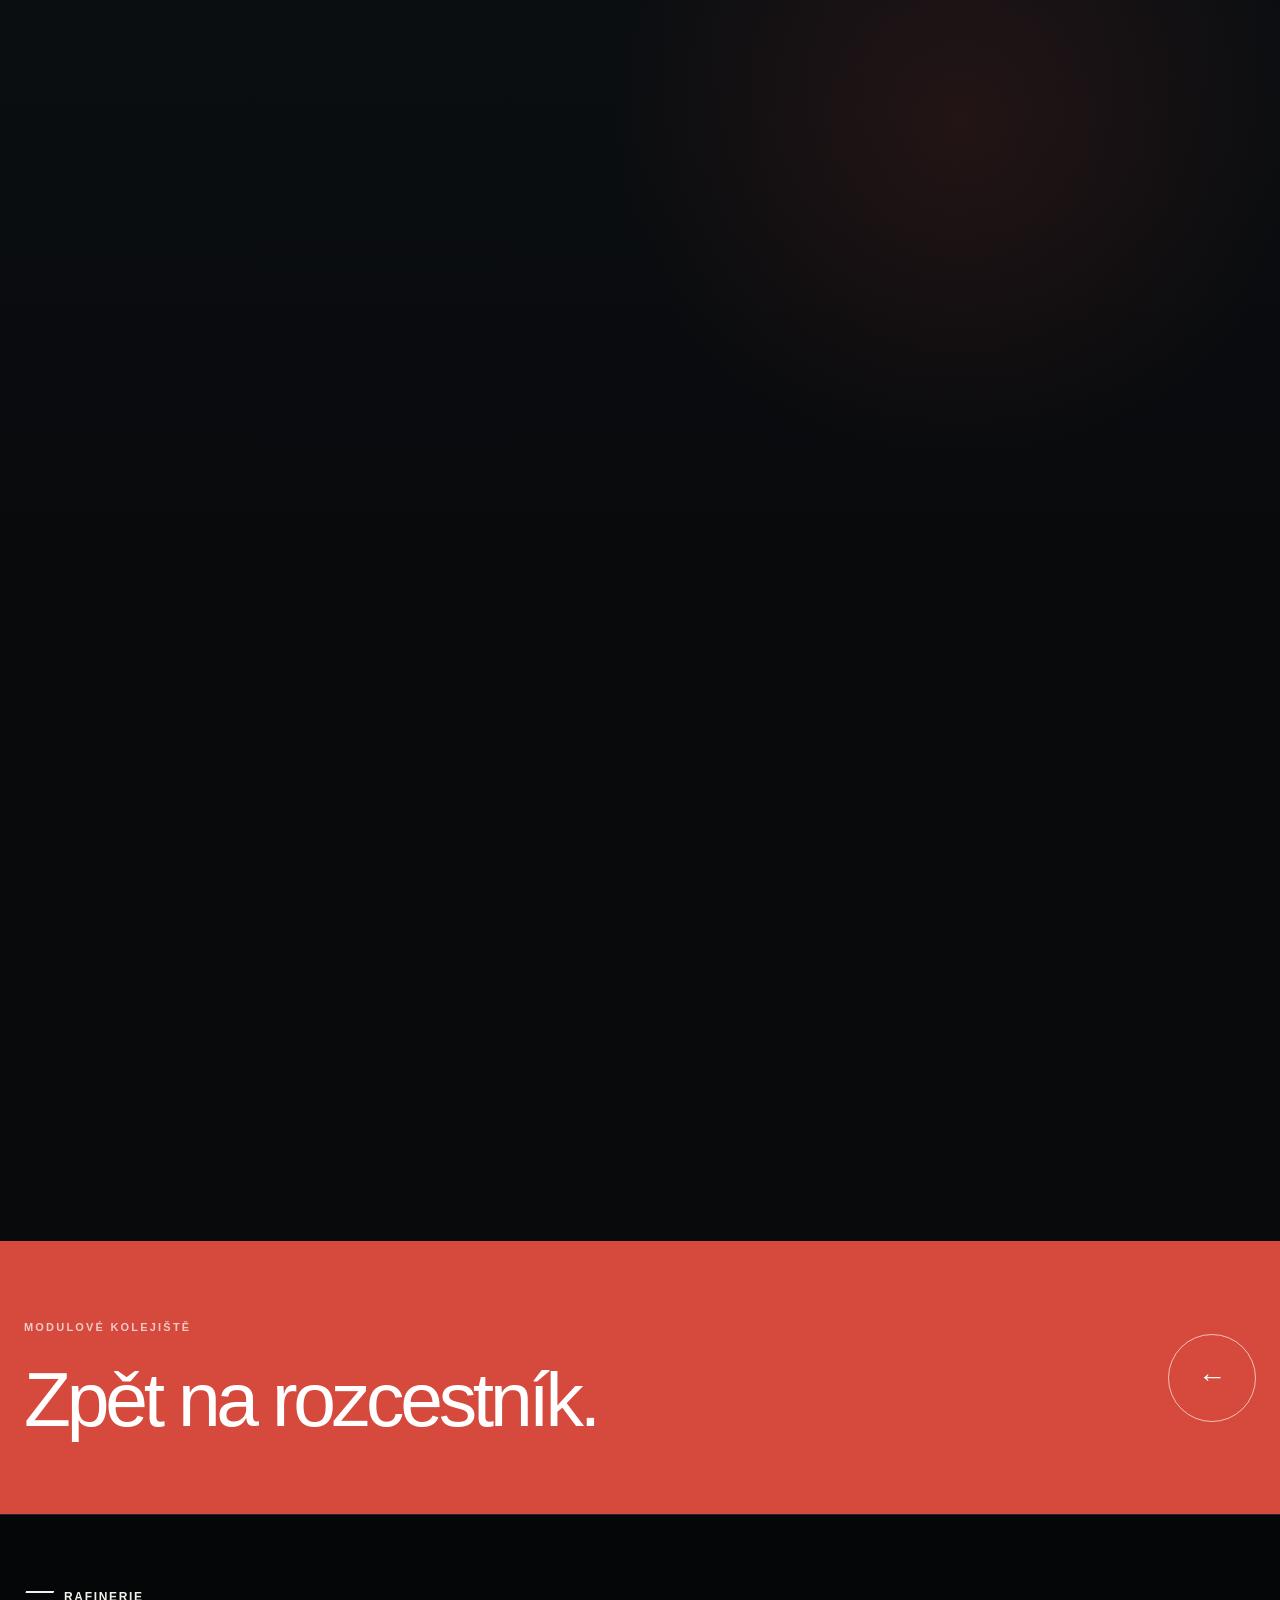
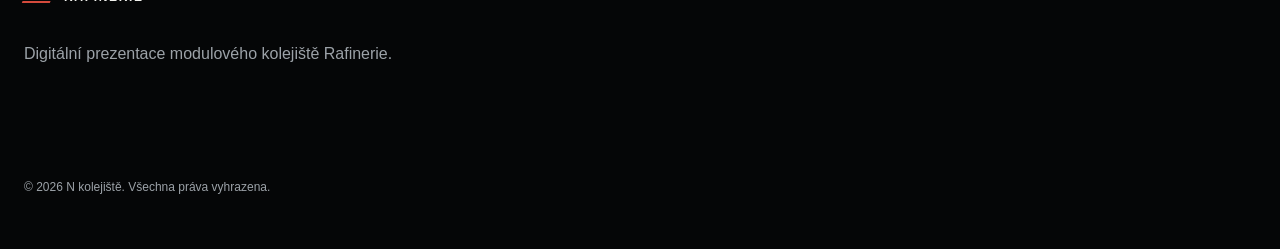
==== rafinerie/index.html @ 08ee99f1 "Add files via upload" ====
<!DOCTYPE html>
<html lang="cs">
<head>
  <meta charset="UTF-8">
  <meta name="viewport" content="width=device-width, initial-scale=1.0">
  <meta name="description" content="Modulové kolejiště Rafinerie v měřítku N 1:160.">
  <meta name="theme-color" content="#090b0d">
  <title>Rafinerie | Modulové kolejiště</title>

  <link rel="icon" href="../assets/images/favicon.svg" type="image/svg+xml">
  <link rel="stylesheet" href="../assets/css/rafinerie.css">
  <script src="../assets/js/rafinerie.js" defer></script>
</head>
<body data-page="rafinerie-home">
  <header class="site-header" id="siteHeader"></header>

  <main>
    <section class="page-hero">
      <div class="container page-hero-grid">
        <div>
          <p class="eyebrow reveal">CHEMICKÝ PRŮMYSL</p>
          <h1 class="page-title reveal">Rafinerie.</h1>
        </div>
        <p class="page-intro reveal">Modulové kolejiště zaměřené na cisternové vlaky, stáčení a expedici ropných produktů.</p>
      </div>
    </section>

    <section class="placeholder-panel">
      <div class="container">
        <div class="placeholder-box reveal">
          <div>
            <p class="eyebrow">UNDER CONSTRUCTION</p>
            <h2 class="section-title">UNDER CONSTRUCTION</h2>
            <p>UNDER CONSTRUCTION</p>
          </div>
        </div>
      </div>
    </section>

    <section class="back-panel">
      <div class="container back-grid">
        <div>
          <p class="eyebrow">MODULOVÉ KOLEJIŠTĚ</p>
          <h2 class="section-title">Zpět na rozcestník.</h2>
        </div>
        <a class="circle-link" href="../" aria-label="Zpět na rozcestník">←</a>
      </div>
    </section>
  </main>

  <footer class="site-footer" id="siteFooter">
    <div class="container footer-grid">
      <div>
        <div class="brand footer-brand">
          <span class="brand-mark"></span>
          <span>RAFINERIE</span>
        </div>
        <p>Digitální prezentace modulového kolejiště Rafinerie.</p>
      </div>

      <p class="copyright">© 2026 N kolejiště. Všechna práva vyhrazena.</p>
    </div>
  </footer>
</body>
</html>
---- assets/css/rafinerie.css ----
:root {
  --bg: #080a0c;
  --panel: #15191e;
  --text: #f1f1ed;
  --muted: #9ca2a8;
  --line: rgba(255, 255, 255, 0.13);
  --accent: #d54a3c;
  --container: 1240px;
  --wide: 1500px;
}

* { box-sizing: border-box; }
html { scroll-behavior: smooth; background: var(--bg); }
body {
  margin: 0;
  background: var(--bg);
  color: var(--text);
  font-family: Inter, "Segoe UI", Arial, sans-serif;
  line-height: 1.6;
  overflow-x: hidden;
}
body.menu-open { overflow: hidden; }
a { color: inherit; text-decoration: none; }
button { font: inherit; }
.container { width: min(calc(100% - 48px), var(--container)); margin-inline: auto; }

.site-header {
  position: fixed;
  inset: 0 0 auto;
  z-index: 100;
  height: 88px;
  padding: 0 max(24px, calc((100vw - var(--wide)) / 2));
  display: flex;
  align-items: center;
  justify-content: space-between;
  transition: background .35s ease, backdrop-filter .35s ease, border-color .35s ease;
  border-bottom: 1px solid transparent;
}
.site-header.scrolled { background: rgba(8, 10, 12, .72); backdrop-filter: blur(18px); border-color: var(--line); }
.brand { display: inline-flex; align-items: center; gap: 12px; font-size: 12px; font-weight: 700; letter-spacing: .14em; white-space: nowrap; }
.brand-mark { width: 28px; height: 12px; display: inline-block; border-top: 2px solid var(--text); border-bottom: 2px solid var(--accent); transform: skewX(-20deg); }
.main-nav { display: flex; gap: 36px; align-items: center; }
.main-nav a { position: relative; color: rgba(255,255,255,.72); font-size: 13px; letter-spacing: .08em; text-transform: uppercase; transition: color .25s ease; }
.main-nav a::after { content: ""; position: absolute; left: 0; right: 100%; bottom: -9px; height: 1px; background: var(--accent); transition: right .3s ease; }
.main-nav a:hover, .main-nav a.active { color: var(--text); }
.main-nav a:hover::after, .main-nav a.active::after { right: 0; }
.menu-toggle { display: none; width: 42px; height: 42px; border: 0; background: transparent; padding: 12px 6px; cursor: pointer; }
.menu-toggle span { display: block; width: 100%; height: 1px; background: white; margin: 7px 0; transition: transform .3s ease; }

.eyebrow { margin: 0 0 26px; color: var(--accent); font-size: 11px; font-weight: 700; letter-spacing: .2em; text-transform: uppercase; }
.page-title, .section-title { margin: 0; font-weight: 500; letter-spacing: -.055em; line-height: .96; }
.section-title { font-size: clamp(46px, 6vw, 86px); }
.page-hero { min-height: 69vh; padding: 180px 0 92px; display: flex; align-items: flex-end; background: radial-gradient(circle at 75% 20%, rgba(213,74,60,.12), transparent 32%), linear-gradient(180deg, #0b0e11, #080a0c); }
.page-hero-grid { display: grid; grid-template-columns: 1.2fr .8fr; align-items: flex-end; gap: 70px; }
.page-title { font-size: clamp(70px, 9vw, 138px); }
.page-intro { max-width: 520px; margin: 0 0 8px; color: var(--muted); font-size: 20px; }

.placeholder-panel { padding: 115px 0 145px; }
.placeholder-box { min-height: 360px; border: 1px dashed rgba(255,255,255,.22); display: grid; place-items: center; text-align: center; padding: 35px; background: linear-gradient(135deg, rgba(213,74,60,.06), transparent 46%); }
.placeholder-box p { max-width: 600px; color: var(--muted); }

.back-panel { background: var(--accent); color: white; padding: 78px 0; }
.back-grid { display: flex; justify-content: space-between; gap: 30px; align-items: center; }
.back-panel .eyebrow { color: rgba(255,255,255,.7); }
.circle-link { width: 88px; height: 88px; border: 1px solid rgba(255,255,255,.65); border-radius: 50%; display: grid; place-items: center; font-size: 28px; transition: .25s ease; }
.circle-link:hover { background: white; color: var(--accent); }

.site-footer { padding: 70px 0 40px; background: #050607; border-top: 1px solid var(--line); }
.footer-grid { display: grid; grid-template-columns: 1fr auto; gap: 50px; }
.footer-brand { margin-bottom: 18px; }
.site-footer p { color: var(--muted); }
.footer-nav { display: flex; gap: 28px; align-items: start; flex-wrap: wrap; }
.footer-nav a { color: var(--muted); }
.footer-nav a:hover { color: var(--text); }
.copyright { grid-column: 1 / -1; margin-top: 45px; font-size: 12px; }

.reveal { opacity: 0; transform: translateY(24px); transition: opacity .8s ease, transform .8s ease; }
.reveal.visible { opacity: 1; transform: translateY(0); }

@media (max-width: 980px) {
  .menu-toggle { display: block; position: relative; z-index: 102; }
  .main-nav { position: fixed; inset: 0; background: rgba(8,10,12,.98); flex-direction: column; align-items: flex-start; justify-content: center; padding: 0 32px; gap: 26px; transform: translateX(100%); transition: transform .35s ease; }
  .main-nav.open { transform: translateX(0); }
  .main-nav a { font-size: 34px; letter-spacing: -.03em; text-transform: none; }
  .menu-toggle.active span:first-child { transform: translateY(4px) rotate(45deg); }
  .menu-toggle.active span:last-child { transform: translateY(-4px) rotate(-45deg); }
  .page-hero-grid { grid-template-columns: 1fr; gap: 48px; }
}

@media (max-width: 640px) {
  .container { width: min(calc(100% - 30px), var(--container)); }
  .site-header { height: 72px; padding-inline: 15px; }
  .brand { font-size: 10px; }
  .page-hero { min-height: 70vh; padding: 140px 0 70px; }
  .page-title { font-size: 68px; }
  .page-intro { font-size: 17px; }
  .placeholder-panel { padding: 82px 0 100px; }
  .back-grid { gap: 24px; }
  .circle-link { width: 68px; height: 68px; flex: 0 0 auto; }
  .footer-grid { grid-template-columns: 1fr; }
  .copyright { grid-column: auto; margin-top: 10px; }
}
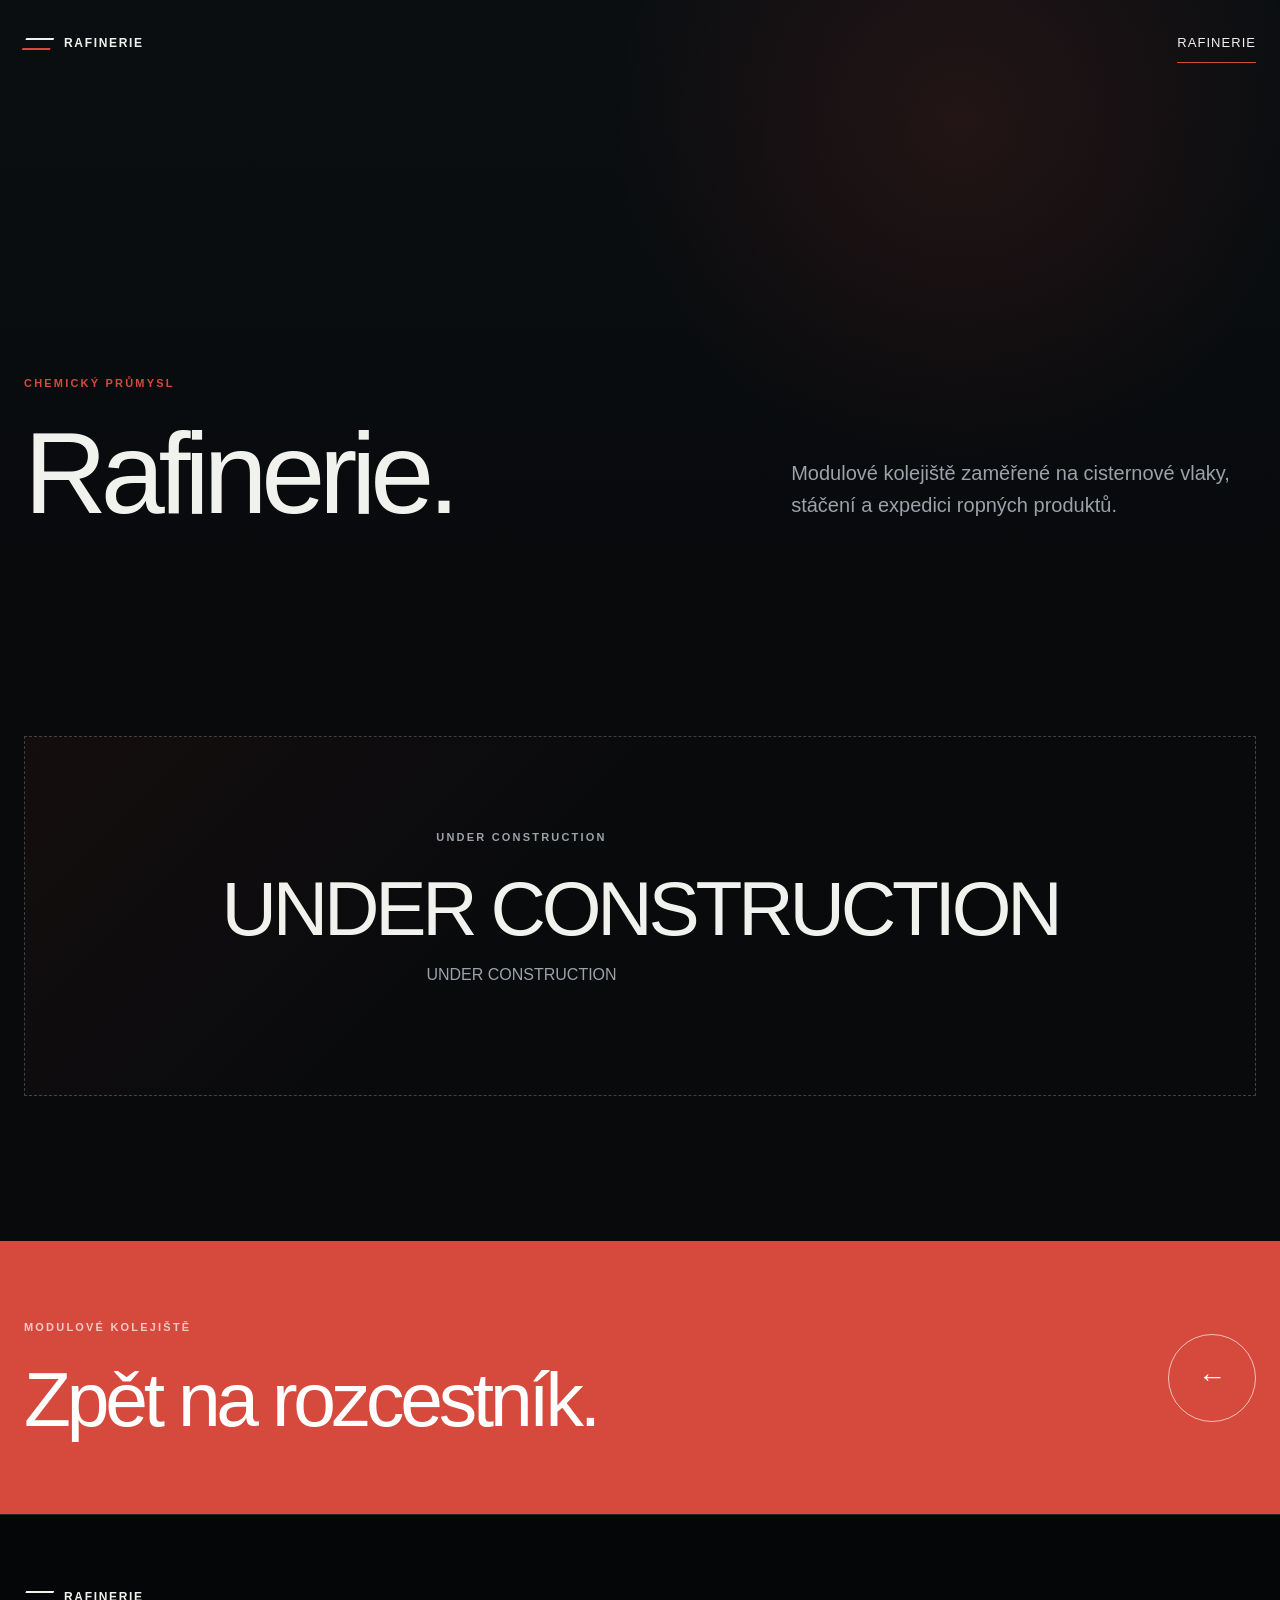
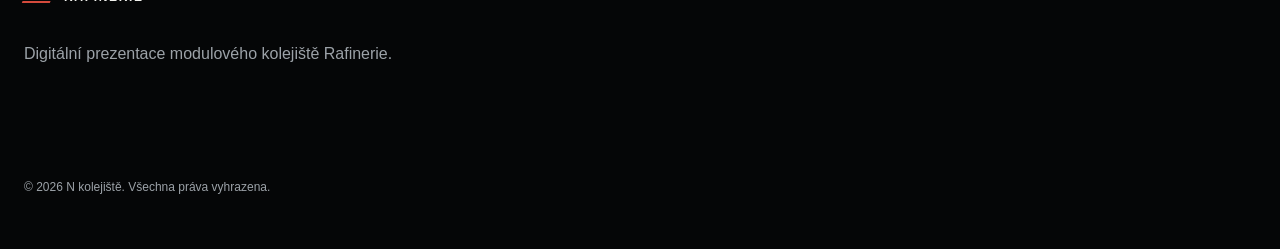
==== commit f1bbc7ac: "Add files via upload" ====
--- a/rafinerie/index.html
+++ b/rafinerie/index.html
@@ -37,8 +37,8 @@
       </div>
     </section>
 
-    <section class="back-panel">
-      <div class="container back-grid">
+    <section class="next-page-panel">
+      <div class="container next-page-grid">
         <div>
           <p class="eyebrow">MODULOVÉ KOLEJIŠTĚ</p>
           <h2 class="section-title">Zpět na rozcestník.</h2>
--- a/assets/css/rafinerie.css
+++ b/assets/css/rafinerie.css
@@ -59,9 +59,9 @@
 .placeholder-box { min-height: 360px; border: 1px dashed rgba(255,255,255,.22); display: grid; place-items: center; text-align: center; padding: 35px; background: linear-gradient(135deg, rgba(213,74,60,.06), transparent 46%); }
 .placeholder-box p { max-width: 600px; color: var(--muted); }
 
-.back-panel { background: var(--accent); color: white; padding: 78px 0; }
-.back-grid { display: flex; justify-content: space-between; gap: 30px; align-items: center; }
-.back-panel .eyebrow { color: rgba(255,255,255,.7); }
+.next-page-panel { background: var(--accent); color: white; padding: 78px 0; }
+.next-page-grid { display: flex; justify-content: space-between; gap: 30px; align-items: center; }
+.next-page-panel .eyebrow { color: rgba(255,255,255,.7); }
 .circle-link { width: 88px; height: 88px; border: 1px solid rgba(255,255,255,.65); border-radius: 50%; display: grid; place-items: center; font-size: 28px; transition: .25s ease; }
 .circle-link:hover { background: white; color: var(--accent); }
 
@@ -95,7 +95,7 @@
   .page-title { font-size: 68px; }
   .page-intro { font-size: 17px; }
   .placeholder-panel { padding: 82px 0 100px; }
-  .back-grid { gap: 24px; }
+  .next-page-grid { gap: 24px; }
   .circle-link { width: 68px; height: 68px; flex: 0 0 auto; }
   .footer-grid { grid-template-columns: 1fr; }
   .copyright { grid-column: auto; margin-top: 10px; }
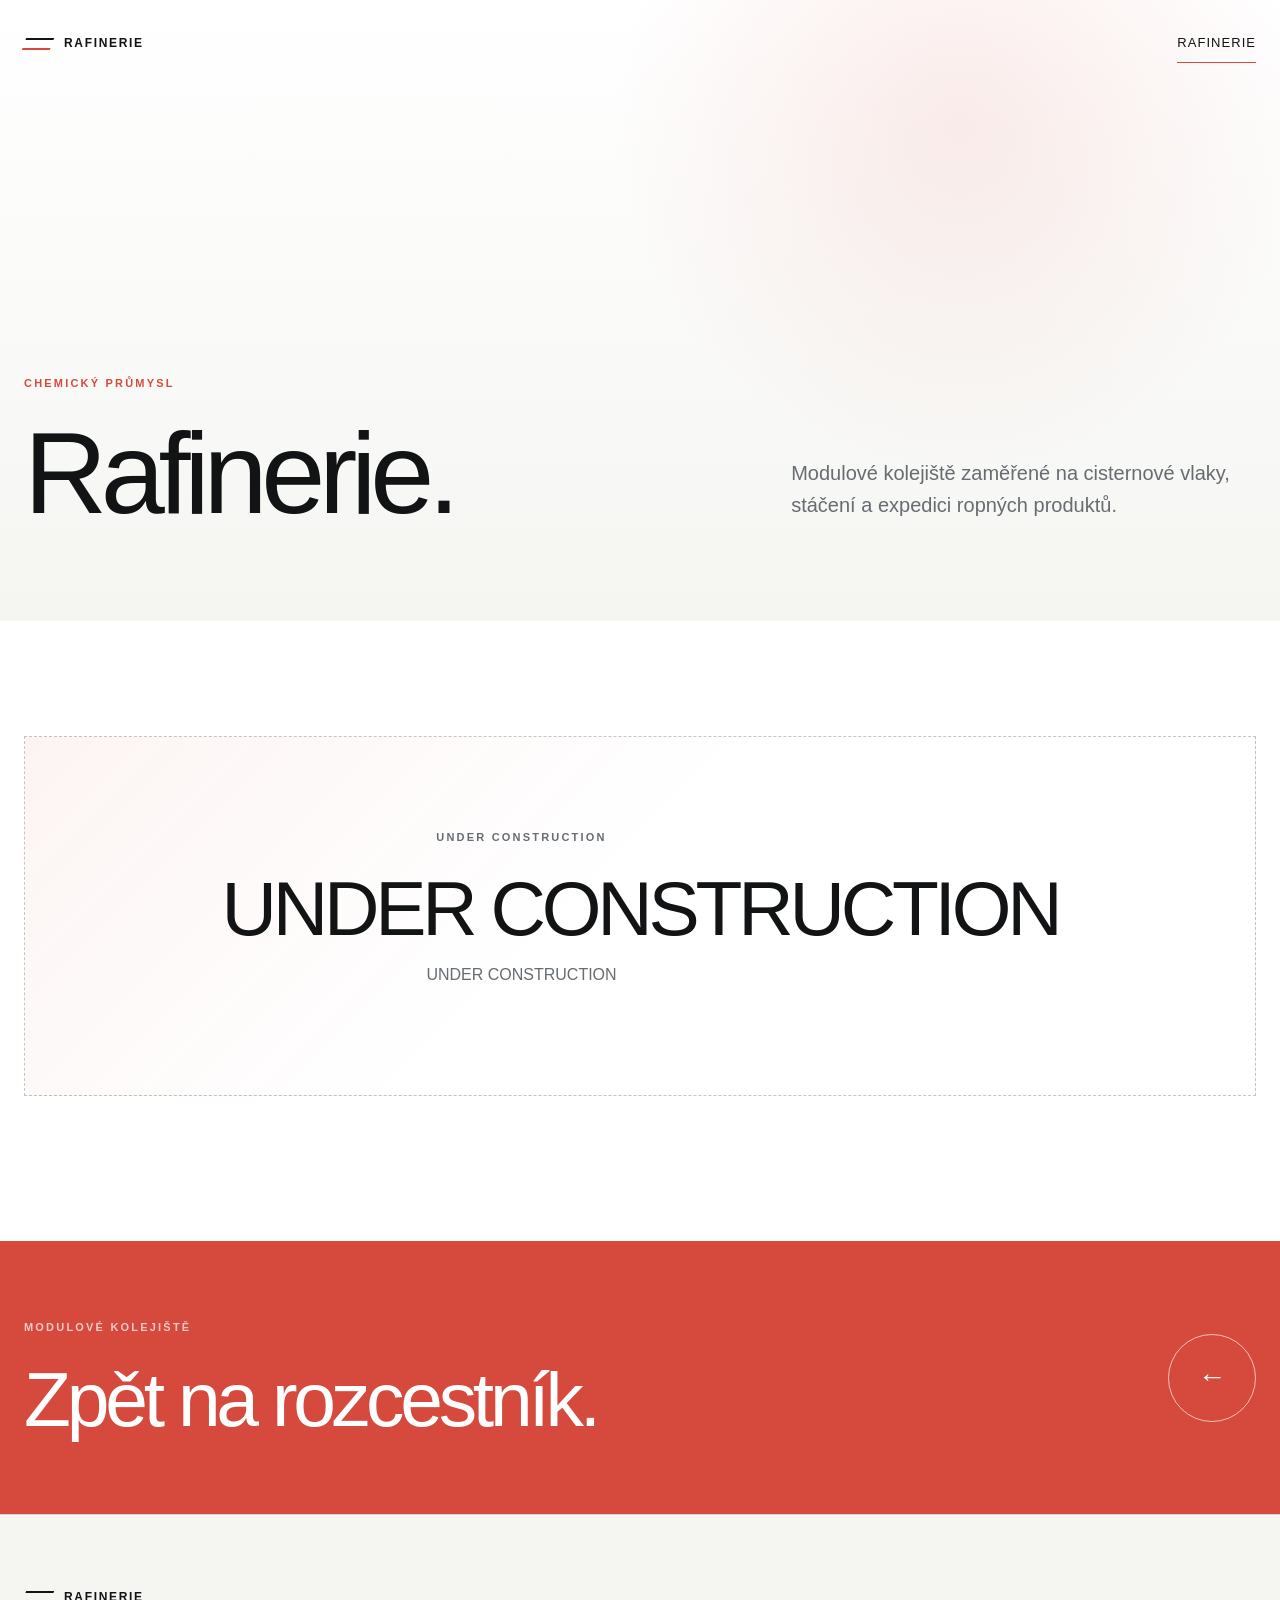
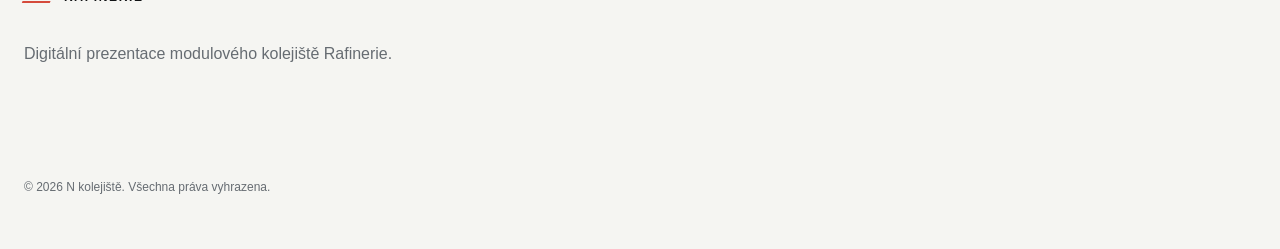
==== commit 7d4af073: "Add files via upload" ====
--- a/rafinerie/index.html
+++ b/rafinerie/index.html
@@ -4,7 +4,7 @@
   <meta charset="UTF-8">
   <meta name="viewport" content="width=device-width, initial-scale=1.0">
   <meta name="description" content="Modulové kolejiště Rafinerie v měřítku N 1:160.">
-  <meta name="theme-color" content="#090b0d">
+  <meta name="theme-color" content="#ffffff">
   <title>Rafinerie | Modulové kolejiště</title>
 
   <link rel="icon" href="../assets/images/favicon.svg" type="image/svg+xml">
--- a/assets/css/rafinerie.css
+++ b/assets/css/rafinerie.css
@@ -1,9 +1,8 @@
 :root {
-  --bg: #080a0c;
-  --panel: #15191e;
-  --text: #f1f1ed;
-  --muted: #9ca2a8;
-  --line: rgba(255, 255, 255, 0.13);
+  --bg: #ffffff;
+  --text: #111315;
+  --muted: #666c72;
+  --line: rgba(17, 19, 21, 0.14);
   --accent: #d54a3c;
   --container: 1240px;
   --wide: 1500px;
@@ -35,28 +34,29 @@
   justify-content: space-between;
   transition: background .35s ease, backdrop-filter .35s ease, border-color .35s ease;
   border-bottom: 1px solid transparent;
+  color: var(--text);
 }
-.site-header.scrolled { background: rgba(8, 10, 12, .72); backdrop-filter: blur(18px); border-color: var(--line); }
+.site-header.scrolled { background: rgba(255, 255, 255, .88); backdrop-filter: blur(18px); border-color: var(--line); box-shadow: 0 8px 28px rgba(17,19,21,.05); }
 .brand { display: inline-flex; align-items: center; gap: 12px; font-size: 12px; font-weight: 700; letter-spacing: .14em; white-space: nowrap; }
-.brand-mark { width: 28px; height: 12px; display: inline-block; border-top: 2px solid var(--text); border-bottom: 2px solid var(--accent); transform: skewX(-20deg); }
+.brand-mark { width: 28px; height: 12px; display: inline-block; border-top: 2px solid currentColor; border-bottom: 2px solid var(--accent); transform: skewX(-20deg); }
 .main-nav { display: flex; gap: 36px; align-items: center; }
-.main-nav a { position: relative; color: rgba(255,255,255,.72); font-size: 13px; letter-spacing: .08em; text-transform: uppercase; transition: color .25s ease; }
+.main-nav a { position: relative; color: rgba(17,19,21,.68); font-size: 13px; letter-spacing: .08em; text-transform: uppercase; transition: color .25s ease; }
 .main-nav a::after { content: ""; position: absolute; left: 0; right: 100%; bottom: -9px; height: 1px; background: var(--accent); transition: right .3s ease; }
 .main-nav a:hover, .main-nav a.active { color: var(--text); }
 .main-nav a:hover::after, .main-nav a.active::after { right: 0; }
 .menu-toggle { display: none; width: 42px; height: 42px; border: 0; background: transparent; padding: 12px 6px; cursor: pointer; }
-.menu-toggle span { display: block; width: 100%; height: 1px; background: white; margin: 7px 0; transition: transform .3s ease; }
+.menu-toggle span { display: block; width: 100%; height: 1px; background: currentColor; margin: 7px 0; transition: transform .3s ease; }
 
 .eyebrow { margin: 0 0 26px; color: var(--accent); font-size: 11px; font-weight: 700; letter-spacing: .2em; text-transform: uppercase; }
 .page-title, .section-title { margin: 0; font-weight: 500; letter-spacing: -.055em; line-height: .96; }
 .section-title { font-size: clamp(46px, 6vw, 86px); }
-.page-hero { min-height: 69vh; padding: 180px 0 92px; display: flex; align-items: flex-end; background: radial-gradient(circle at 75% 20%, rgba(213,74,60,.12), transparent 32%), linear-gradient(180deg, #0b0e11, #080a0c); }
+.page-hero { min-height: 69vh; padding: 180px 0 92px; display: flex; align-items: flex-end; background: radial-gradient(circle at 75% 20%, rgba(213,74,60,.10), transparent 32%), linear-gradient(180deg, #ffffff, #f5f5f2); }
 .page-hero-grid { display: grid; grid-template-columns: 1.2fr .8fr; align-items: flex-end; gap: 70px; }
 .page-title { font-size: clamp(70px, 9vw, 138px); }
 .page-intro { max-width: 520px; margin: 0 0 8px; color: var(--muted); font-size: 20px; }
 
 .placeholder-panel { padding: 115px 0 145px; }
-.placeholder-box { min-height: 360px; border: 1px dashed rgba(255,255,255,.22); display: grid; place-items: center; text-align: center; padding: 35px; background: linear-gradient(135deg, rgba(213,74,60,.06), transparent 46%); }
+.placeholder-box { min-height: 360px; border: 1px dashed rgba(17,19,21,.24); display: grid; place-items: center; text-align: center; padding: 35px; background: linear-gradient(135deg, rgba(213,74,60,.06), transparent 46%); }
 .placeholder-box p { max-width: 600px; color: var(--muted); }
 
 .next-page-panel { background: var(--accent); color: white; padding: 78px 0; }
@@ -65,13 +65,13 @@
 .circle-link { width: 88px; height: 88px; border: 1px solid rgba(255,255,255,.65); border-radius: 50%; display: grid; place-items: center; font-size: 28px; transition: .25s ease; }
 .circle-link:hover { background: white; color: var(--accent); }
 
-.site-footer { padding: 70px 0 40px; background: #050607; border-top: 1px solid var(--line); }
+.site-footer { padding: 70px 0 40px; background: #f5f5f2; border-top: 1px solid var(--line); }
 .footer-grid { display: grid; grid-template-columns: 1fr auto; gap: 50px; }
 .footer-brand { margin-bottom: 18px; }
 .site-footer p { color: var(--muted); }
-.footer-nav { display: flex; gap: 28px; align-items: start; flex-wrap: wrap; }
-.footer-nav a { color: var(--muted); }
-.footer-nav a:hover { color: var(--text); }
+
+
+
 .copyright { grid-column: 1 / -1; margin-top: 45px; font-size: 12px; }
 
 .reveal { opacity: 0; transform: translateY(24px); transition: opacity .8s ease, transform .8s ease; }
@@ -79,7 +79,7 @@
 
 @media (max-width: 980px) {
   .menu-toggle { display: block; position: relative; z-index: 102; }
-  .main-nav { position: fixed; inset: 0; background: rgba(8,10,12,.98); flex-direction: column; align-items: flex-start; justify-content: center; padding: 0 32px; gap: 26px; transform: translateX(100%); transition: transform .35s ease; }
+  .main-nav { position: fixed; inset: 0; background: rgba(255,255,255,.98); flex-direction: column; align-items: flex-start; justify-content: center; padding: 0 32px; gap: 26px; transform: translateX(100%); transition: transform .35s ease; }
   .main-nav.open { transform: translateX(0); }
   .main-nav a { font-size: 34px; letter-spacing: -.03em; text-transform: none; }
   .menu-toggle.active span:first-child { transform: translateY(4px) rotate(45deg); }
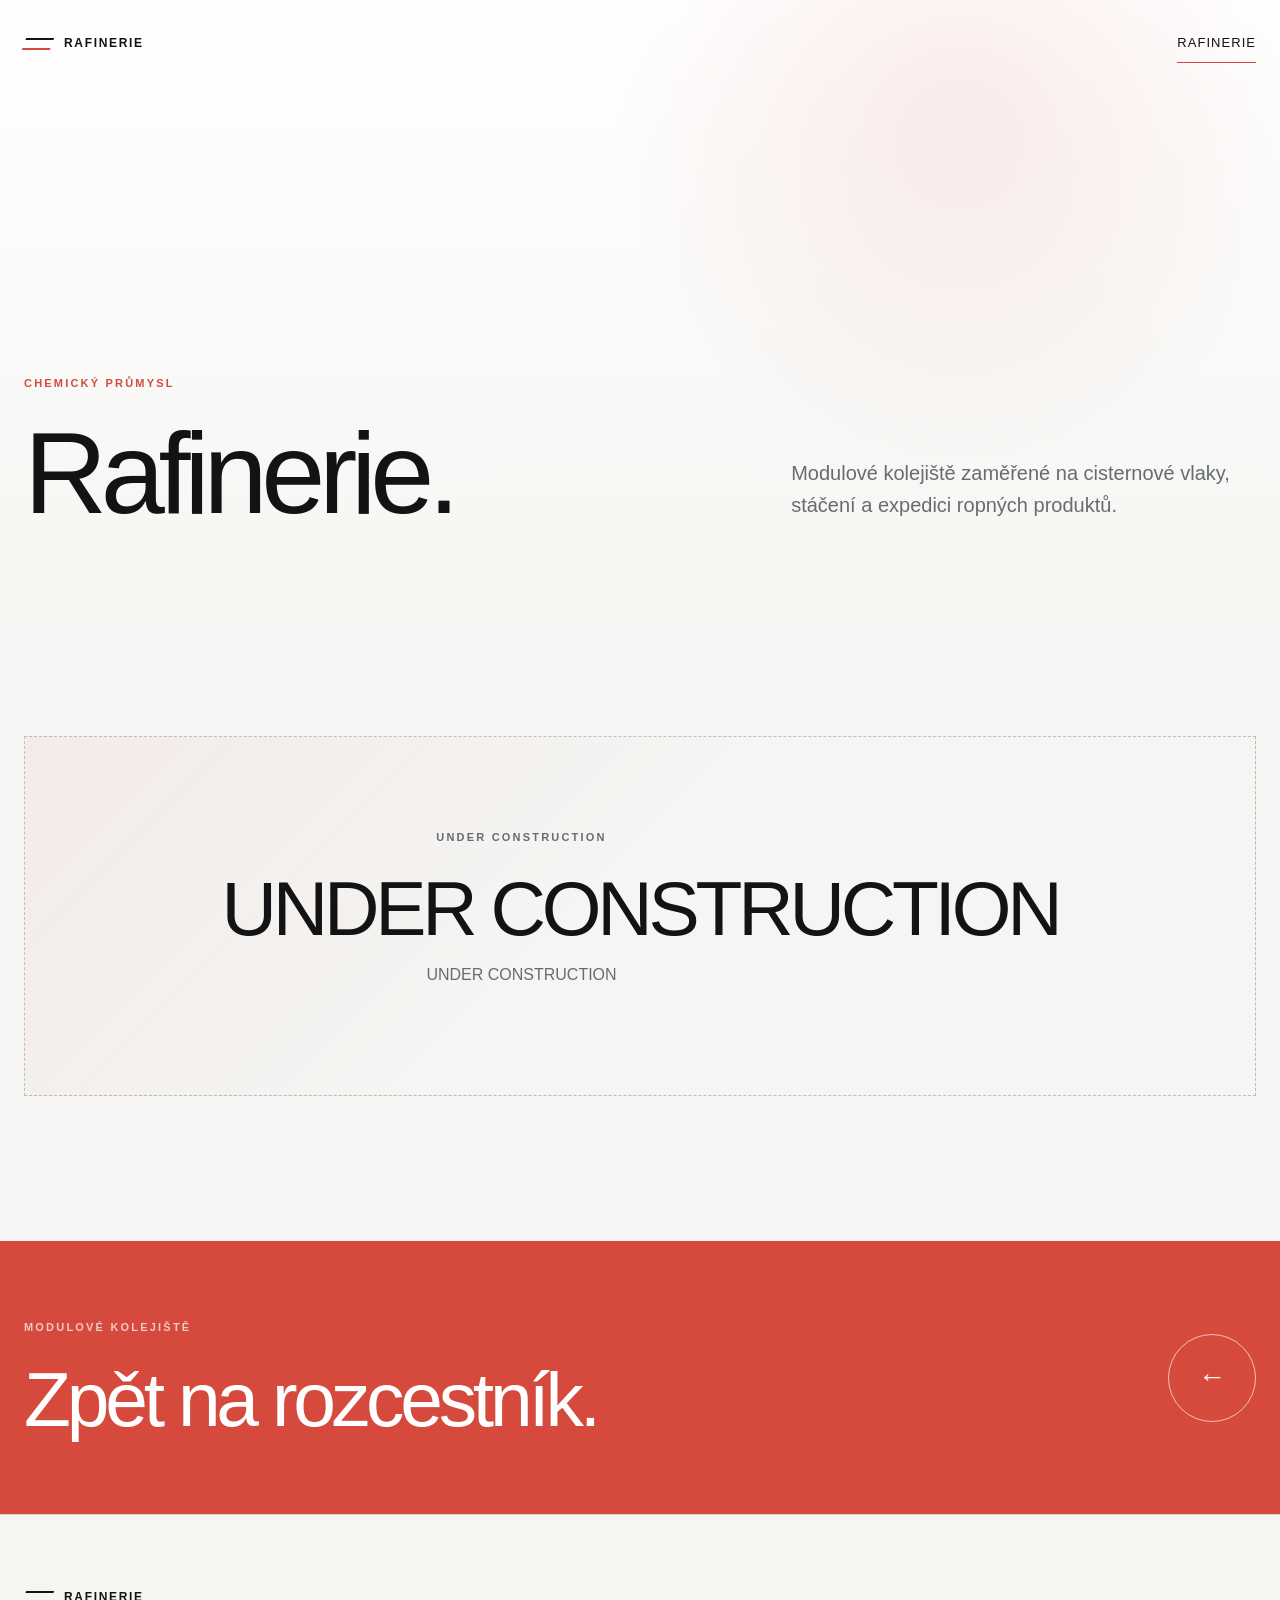
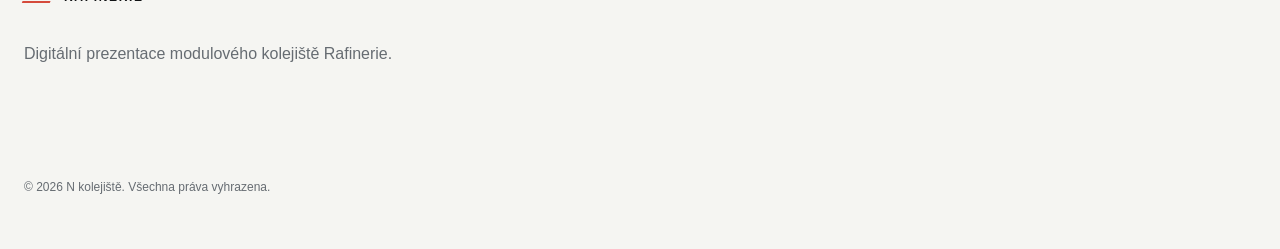
==== commit 757c4611: "Add files via upload" ====
--- a/rafinerie/index.html
+++ b/rafinerie/index.html
@@ -4,7 +4,7 @@
   <meta charset="UTF-8">
   <meta name="viewport" content="width=device-width, initial-scale=1.0">
   <meta name="description" content="Modulové kolejiště Rafinerie v měřítku N 1:160.">
-  <meta name="theme-color" content="#ffffff">
+  <meta name="theme-color" content="#f5f5f3">
   <title>Rafinerie | Modulové kolejiště</title>
 
   <link rel="icon" href="../assets/images/favicon.svg" type="image/svg+xml">
--- a/assets/css/rafinerie.css
+++ b/assets/css/rafinerie.css
@@ -1,5 +1,5 @@
 :root {
-  --bg: #ffffff;
+  --bg: #f5f5f3;
   --text: #111315;
   --muted: #666c72;
   --line: rgba(17, 19, 21, 0.14);
@@ -79,7 +79,7 @@
 
 @media (max-width: 980px) {
   .menu-toggle { display: block; position: relative; z-index: 102; }
-  .main-nav { position: fixed; inset: 0; background: rgba(255,255,255,.98); flex-direction: column; align-items: flex-start; justify-content: center; padding: 0 32px; gap: 26px; transform: translateX(100%); transition: transform .35s ease; }
+  .main-nav { position: fixed; inset: 0; background: rgba(245,245,243,.98); flex-direction: column; align-items: flex-start; justify-content: center; padding: 0 32px; gap: 26px; transform: translateX(100%); transition: transform .35s ease; }
   .main-nav.open { transform: translateX(0); }
   .main-nav a { font-size: 34px; letter-spacing: -.03em; text-transform: none; }
   .menu-toggle.active span:first-child { transform: translateY(4px) rotate(45deg); }
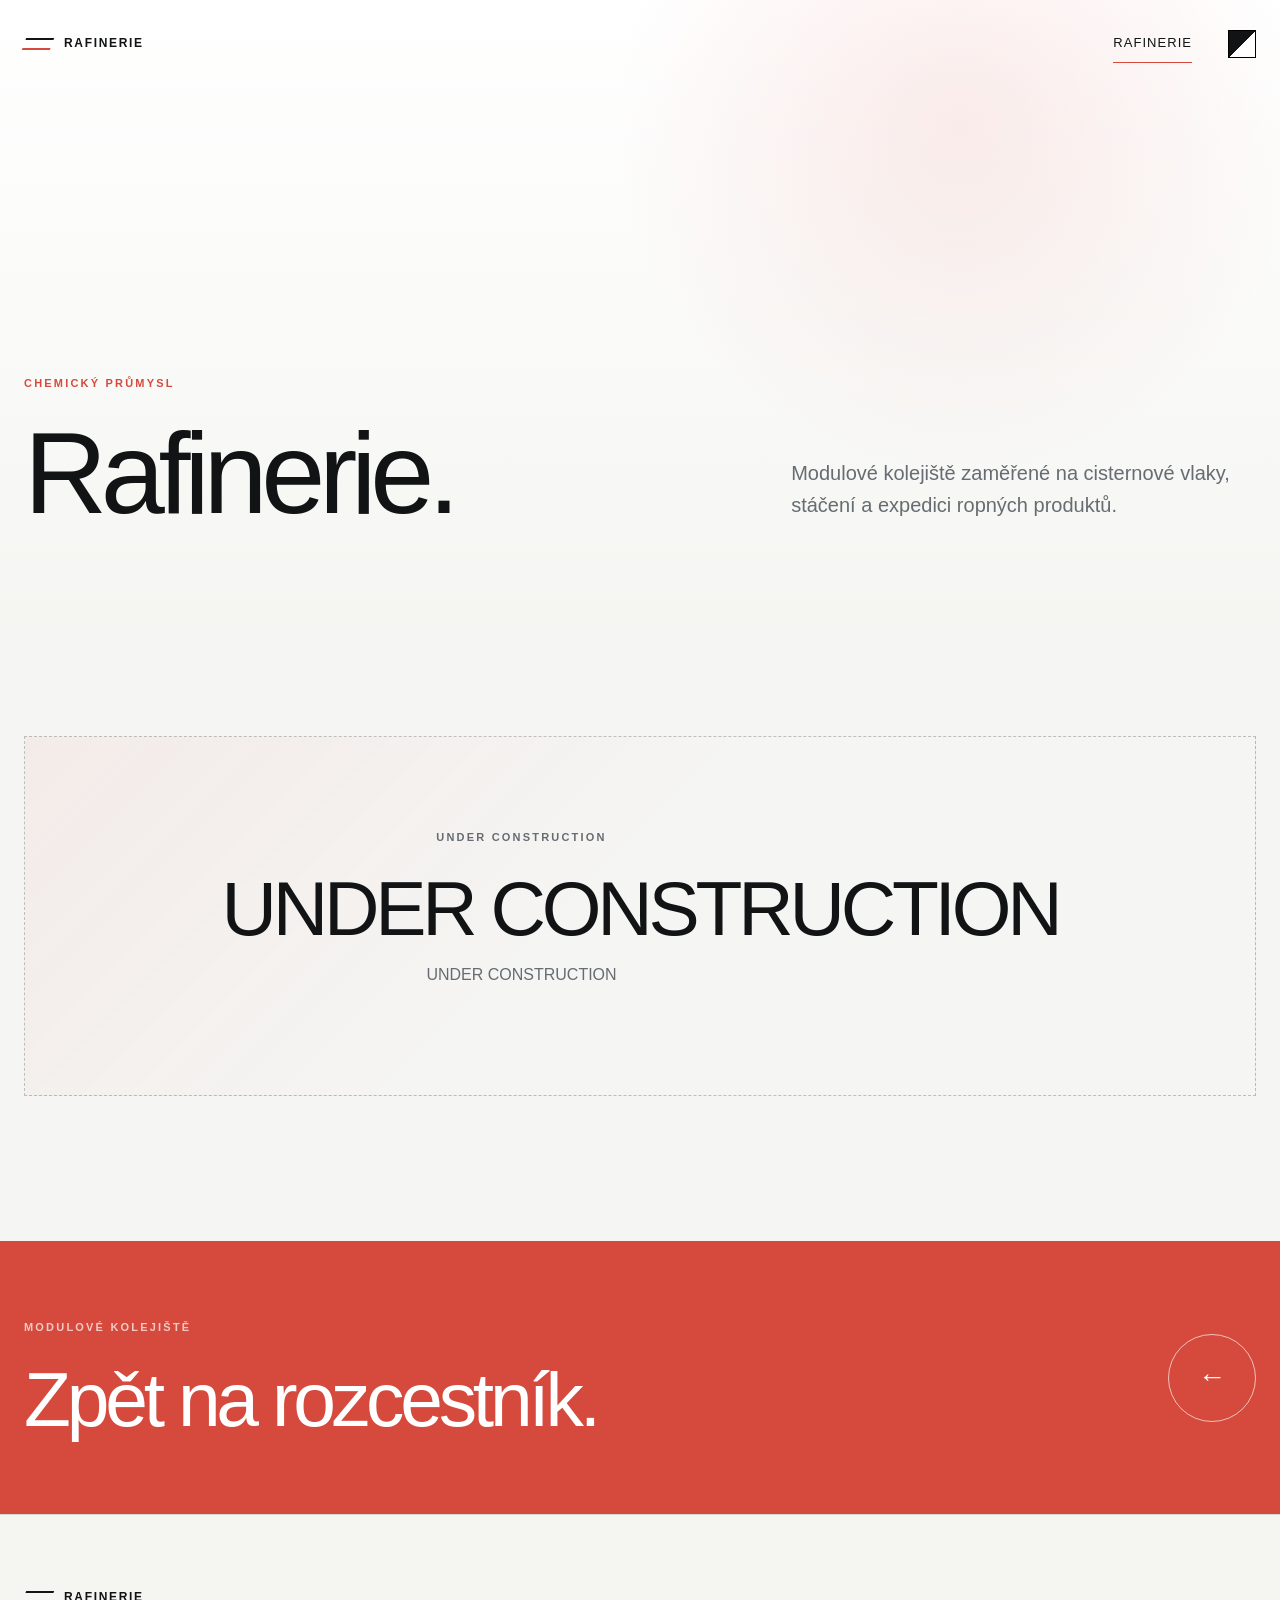
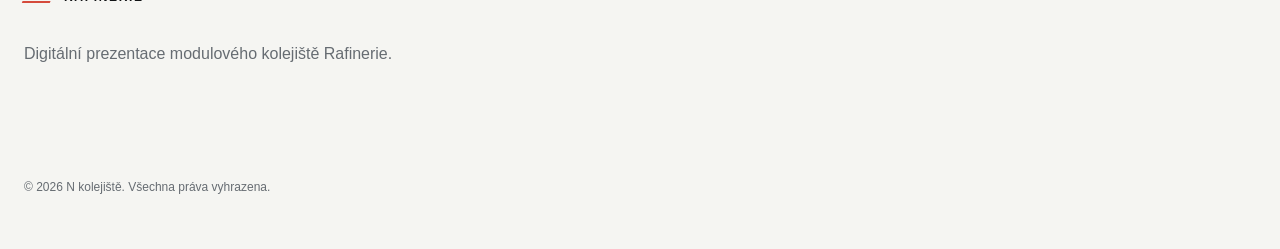
==== commit a5b63711: "Add files via upload" ====
--- a/rafinerie/index.html
+++ b/rafinerie/index.html
@@ -6,6 +6,13 @@
   <meta name="description" content="Modulové kolejiště Rafinerie v měřítku N 1:160.">
   <meta name="theme-color" content="#f5f5f3">
   <title>Rafinerie | Modulové kolejiště</title>
+  <script>
+    try {
+      document.documentElement.dataset.theme = localStorage.getItem("n-kolejiste-theme") === "dark" ? "dark" : "light";
+    } catch {
+      document.documentElement.dataset.theme = "light";
+    }
+  </script>
 
   <link rel="icon" href="../assets/images/favicon.svg" type="image/svg+xml">
   <link rel="stylesheet" href="../assets/css/rafinerie.css">
--- a/assets/css/rafinerie.css
+++ b/assets/css/rafinerie.css
@@ -100,3 +100,47 @@
   .footer-grid { grid-template-columns: 1fr; }
   .copyright { grid-column: auto; margin-top: 10px; }
 }
+
+
+.theme-toggle {
+  width: 28px;
+  height: 28px;
+  flex: 0 0 28px;
+  padding: 0;
+  border: 1px solid currentColor;
+  border-radius: 0;
+  background: linear-gradient(135deg, #111315 0 50%, #ffffff 50% 100%);
+  cursor: pointer;
+  transition: transform .25s ease, opacity .25s ease;
+}
+
+.theme-toggle:hover { transform: scale(1.08); }
+.theme-toggle:focus-visible { outline: 2px solid var(--accent); outline-offset: 4px; }
+
+html[data-theme="dark"] {
+  color-scheme: dark;
+  --bg: #080a0c;
+  --text: #f1f1ed;
+  --muted: #9ca2a8;
+  --line: rgba(255, 255, 255, 0.13);
+}
+
+html[data-theme="dark"] .site-header.scrolled {
+  background: rgba(8, 10, 12, .72);
+  box-shadow: none;
+}
+
+html[data-theme="dark"] .main-nav a { color: rgba(255,255,255,.72); }
+
+html[data-theme="dark"] .page-hero {
+  background:
+    radial-gradient(circle at 75% 20%, rgba(213,74,60,.12), transparent 32%),
+    linear-gradient(180deg, #0b0e11, #080a0c);
+}
+
+html[data-theme="dark"] .placeholder-box { border-color: rgba(255,255,255,.22); }
+html[data-theme="dark"] .site-footer { background: #050607; }
+
+@media (max-width: 980px) {
+  html[data-theme="dark"] .main-nav { background: rgba(8,10,12,.98); }
+}
